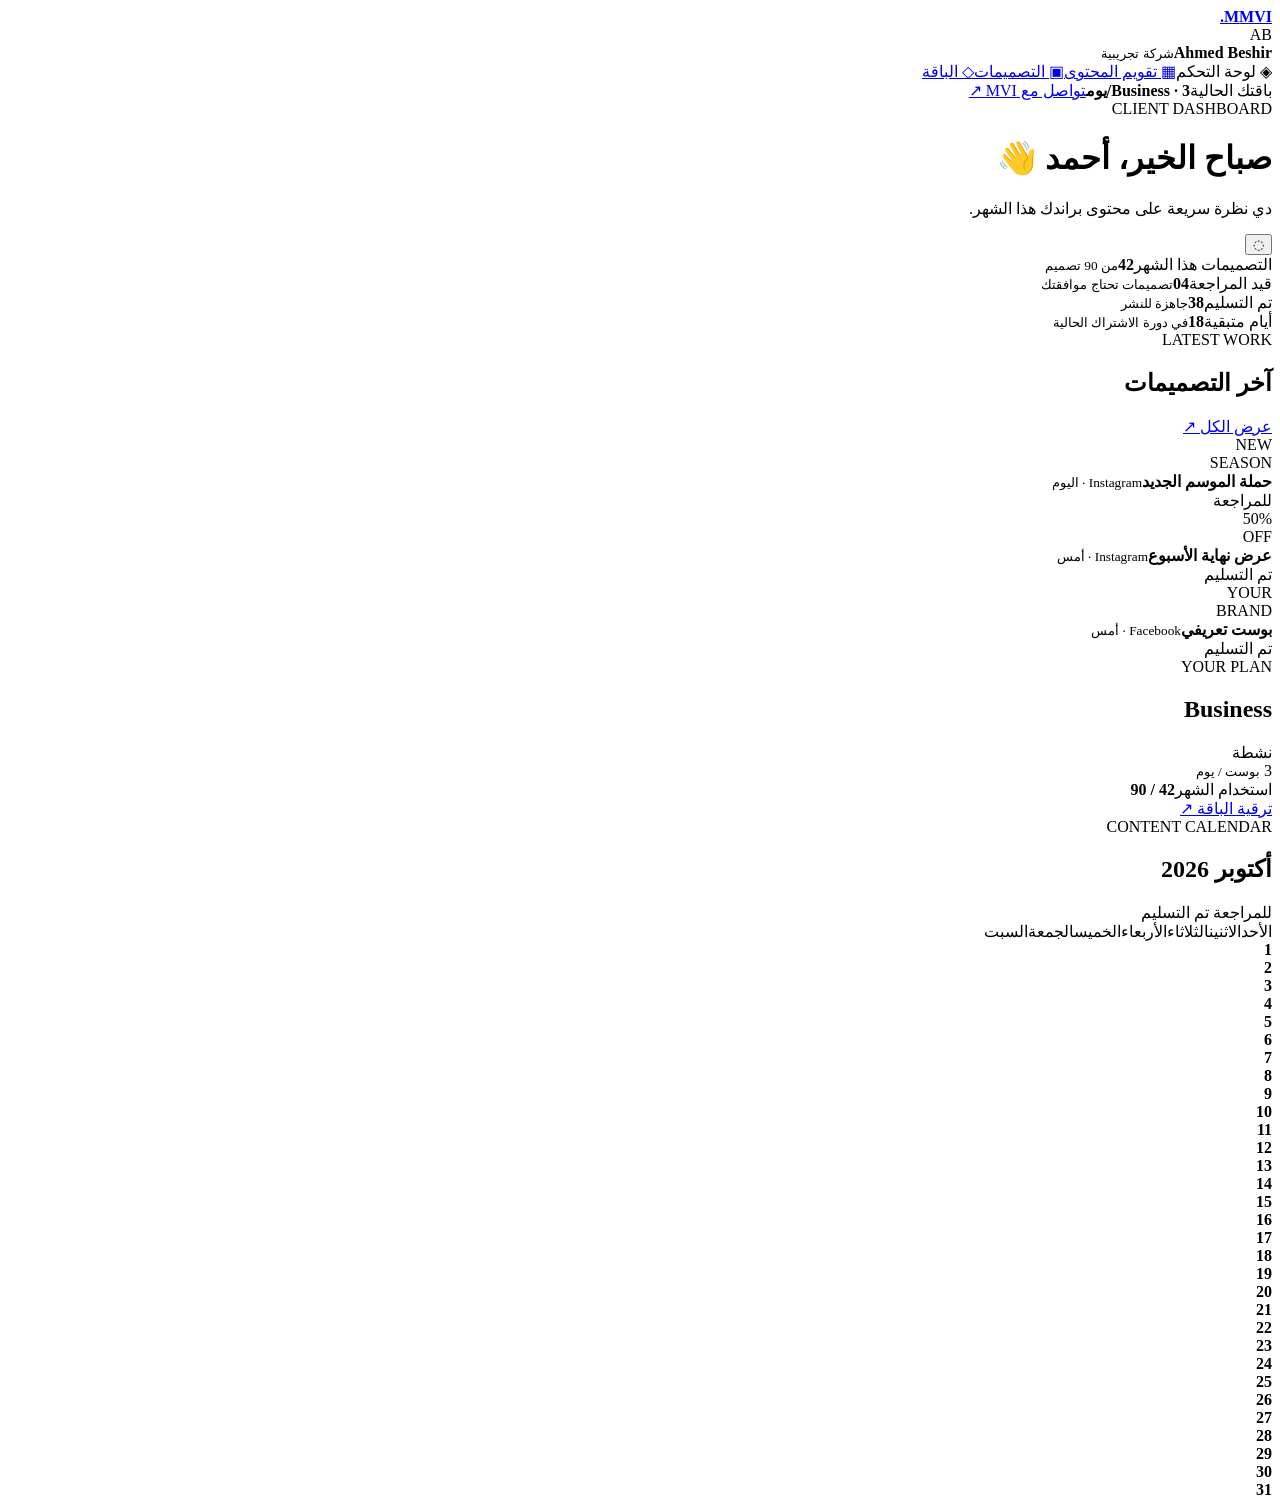
==== dashboard.html @ 74d948cd "Add client dashboard experience" ====
<!doctype html><html lang="ar" dir="rtl"><head><meta charset="UTF-8"><meta name="viewport" content="width=device-width,initial-scale=1"><title>MVI — Client Dashboard</title><link rel="stylesheet" href="dashboard.css"></head><body><aside><a class="brand" href="index.html"><b>M</b><strong>MVI<span>.</span></strong></a><div class="profile"><div class="avatar">AB</div><div><strong>Ahmed Beshir</strong><small>شركة تجريبية</small></div></div><nav><a class="active">◈ لوحة التحكم</a><a href="#calendar">▦ تقويم المحتوى</a><a href="#posts">▣ التصميمات</a><a href="#plan">◇ الباقة</a></nav><div class="side-bottom"><span>باقتك الحالية</span><strong>Business · 3/يوم</strong><a href="index.html#contact">تواصل مع MVI ↗</a></div></aside><main><header><div><span class="kicker">CLIENT DASHBOARD</span><h1>صباح الخير، أحمد 👋</h1><p>دي نظرة سريعة على محتوى براندك هذا الشهر.</p></div><button class="notify">◌</button></header><section class="cards"><div class="metric"><span>التصميمات هذا الشهر</span><strong>42</strong><small>من 90 تصميم</small><div class="bar"><i style="width:47%"></i></div></div><div class="metric"><span>قيد المراجعة</span><strong>04</strong><small>تصميمات تحتاج موافقتك</small></div><div class="metric"><span>تم التسليم</span><strong>38</strong><small>جاهزة للنشر</small></div><div class="metric lime"><span>أيام متبقية</span><strong>18</strong><small>في دورة الاشتراك الحالية</small></div></section><section class="grid"><div class="panel" id="posts"><div class="panel-head"><div><span class="kicker">LATEST WORK</span><h2>آخر التصميمات</h2></div><a href="#calendar">عرض الكل ↗</a></div><div class="posts"><article><div class="thumb t1">NEW<br>SEASON</div><div><strong>حملة الموسم الجديد</strong><small>Instagram · اليوم</small></div><span class="status review">للمراجعة</span></article><article><div class="thumb t2">50%<br>OFF</div><div><strong>عرض نهاية الأسبوع</strong><small>Instagram · أمس</small></div><span class="status done">تم التسليم</span></article><article><div class="thumb t3">YOUR<br>BRAND</div><div><strong>بوست تعريفي</strong><small>Facebook · أمس</small></div><span class="status done">تم التسليم</span></article></div></div><div class="panel" id="plan"><div class="panel-head"><div><span class="kicker">YOUR PLAN</span><h2>Business</h2></div><span class="pill">نشطة</span></div><div class="plan-num">3 <small>بوست / يوم</small></div><div class="plan-row"><span>استخدام الشهر</span><strong>42 / 90</strong></div><div class="bar"><i style="width:47%"></i></div><a class="outline" href="index.html#contact">ترقية الباقة ↗</a></div></section><section class="panel calendar" id="calendar"><div class="panel-head"><div><span class="kicker">CONTENT CALENDAR</span><h2>أكتوبر 2026</h2></div><div class="legend"><i class="review"></i> للمراجعة <i class="done"></i> تم التسليم</div></div><div class="days"><span>الأحد</span><span>الاثنين</span><span>الثلاثاء</span><span>الأربعاء</span><span>الخميس</span><span>الجمعة</span><span>السبت</span></div><div class="dates"><div class=""><b>1</b></div><div class="has"><b>2</b><span></span></div><div class=""><b>3</b></div><div class=""><b>4</b></div><div class=""><b>5</b></div><div class=""><b>6</b></div><div class="has"><b>7</b><span></span></div><div class=""><b>8</b></div><div class=""><b>9</b></div><div class=""><b>10</b></div><div class="has"><b>11</b><span></span></div><div class=""><b>12</b></div><div class=""><b>13</b></div><div class=""><b>14</b></div><div class="has"><b>15</b><span></span></div><div class=""><b>16</b></div><div class=""><b>17</b></div><div class=""><b>18</b></div><div class=""><b>19</b></div><div class="has"><b>20</b><span></span></div><div class=""><b>21</b></div><div class=""><b>22</b></div><div class=""><b>23</b></div><div class="has"><b>24</b><span></span></div><div class=""><b>25</b></div><div class=""><b>26</b></div><div class=""><b>27</b></div><div class=""><b>28</b></div><div class="has"><b>29</b><span></span></div><div class=""><b>30</b></div><div class=""><b>31</b></div></div></section></main></body></html>
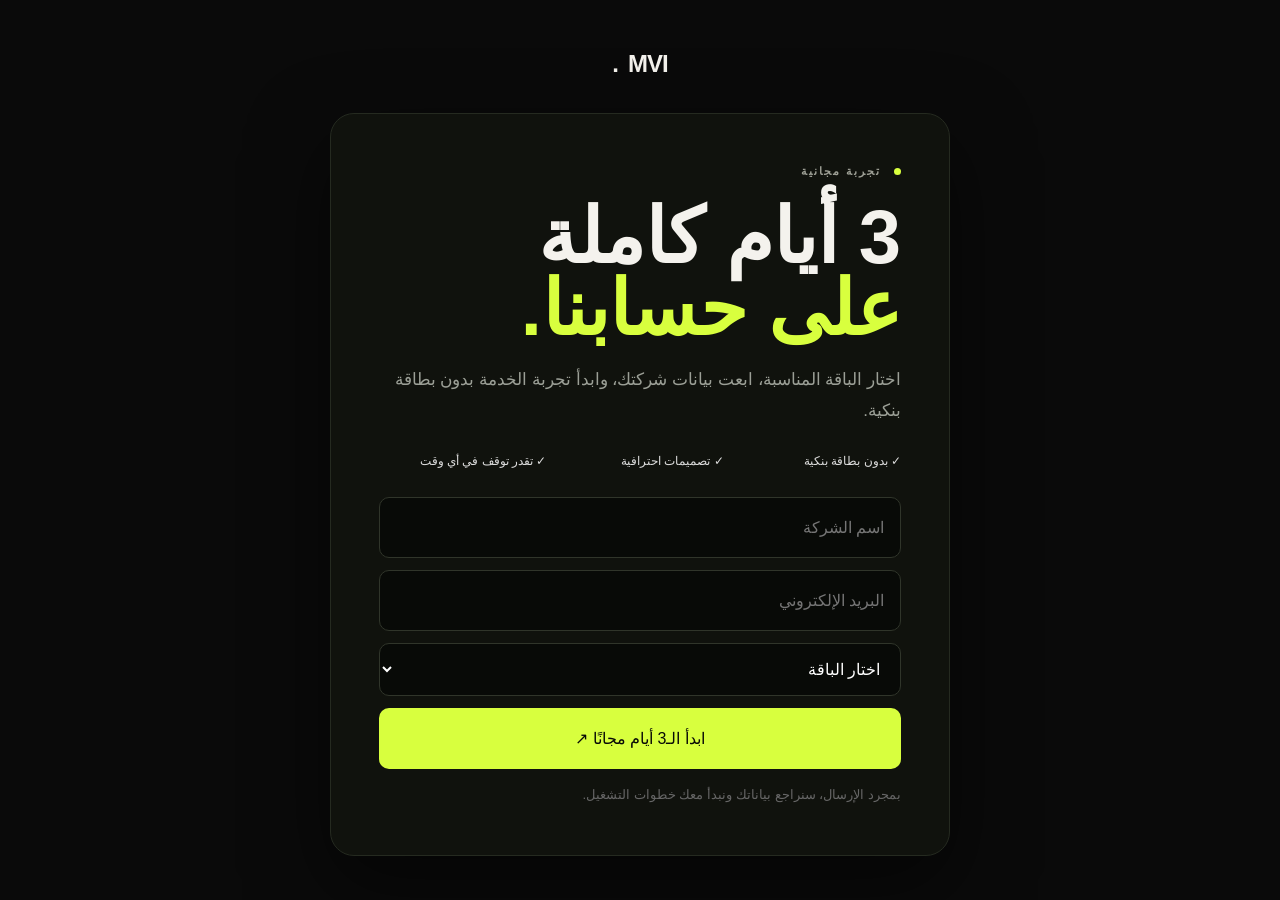
==== commit b2d940e3: "Connect dashboard to trial account" ====
--- a/dashboard.html
+++ b/dashboard.html
@@ -1 +1 @@
-<!doctype html><html lang="ar" dir="rtl"><head><meta charset="UTF-8"><meta name="viewport" content="width=device-width,initial-scale=1"><title>MVI — Client Dashboard</title><link rel="stylesheet" href="dashboard.css"></head><body><aside><a class="brand" href="index.html"><b>M</b><strong>MVI<span>.</span></strong></a><div class="profile"><div class="avatar">AB</div><div><strong>Ahmed Beshir</strong><small>شركة تجريبية</small></div></div><nav><a class="active">◈ لوحة التحكم</a><a href="#calendar">▦ تقويم المحتوى</a><a href="#posts">▣ التصميمات</a><a href="#plan">◇ الباقة</a></nav><div class="side-bottom"><span>باقتك الحالية</span><strong>Business · 3/يوم</strong><a href="index.html#contact">تواصل مع MVI ↗</a></div></aside><main><header><div><span class="kicker">CLIENT DASHBOARD</span><h1>صباح الخير، أحمد 👋</h1><p>دي نظرة سريعة على محتوى براندك هذا الشهر.</p></div><button class="notify">◌</button></header><section class="cards"><div class="metric"><span>التصميمات هذا الشهر</span><strong>42</strong><small>من 90 تصميم</small><div class="bar"><i style="width:47%"></i></div></div><div class="metric"><span>قيد المراجعة</span><strong>04</strong><small>تصميمات تحتاج موافقتك</small></div><div class="metric"><span>تم التسليم</span><strong>38</strong><small>جاهزة للنشر</small></div><div class="metric lime"><span>أيام متبقية</span><strong>18</strong><small>في دورة الاشتراك الحالية</small></div></section><section class="grid"><div class="panel" id="posts"><div class="panel-head"><div><span class="kicker">LATEST WORK</span><h2>آخر التصميمات</h2></div><a href="#calendar">عرض الكل ↗</a></div><div class="posts"><article><div class="thumb t1">NEW<br>SEASON</div><div><strong>حملة الموسم الجديد</strong><small>Instagram · اليوم</small></div><span class="status review">للمراجعة</span></article><article><div class="thumb t2">50%<br>OFF</div><div><strong>عرض نهاية الأسبوع</strong><small>Instagram · أمس</small></div><span class="status done">تم التسليم</span></article><article><div class="thumb t3">YOUR<br>BRAND</div><div><strong>بوست تعريفي</strong><small>Facebook · أمس</small></div><span class="status done">تم التسليم</span></article></div></div><div class="panel" id="plan"><div class="panel-head"><div><span class="kicker">YOUR PLAN</span><h2>Business</h2></div><span class="pill">نشطة</span></div><div class="plan-num">3 <small>بوست / يوم</small></div><div class="plan-row"><span>استخدام الشهر</span><strong>42 / 90</strong></div><div class="bar"><i style="width:47%"></i></div><a class="outline" href="index.html#contact">ترقية الباقة ↗</a></div></section><section class="panel calendar" id="calendar"><div class="panel-head"><div><span class="kicker">CONTENT CALENDAR</span><h2>أكتوبر 2026</h2></div><div class="legend"><i class="review"></i> للمراجعة <i class="done"></i> تم التسليم</div></div><div class="days"><span>الأحد</span><span>الاثنين</span><span>الثلاثاء</span><span>الأربعاء</span><span>الخميس</span><span>الجمعة</span><span>السبت</span></div><div class="dates"><div class=""><b>1</b></div><div class="has"><b>2</b><span></span></div><div class=""><b>3</b></div><div class=""><b>4</b></div><div class=""><b>5</b></div><div class=""><b>6</b></div><div class="has"><b>7</b><span></span></div><div class=""><b>8</b></div><div class=""><b>9</b></div><div class=""><b>10</b></div><div class="has"><b>11</b><span></span></div><div class=""><b>12</b></div><div class=""><b>13</b></div><div class=""><b>14</b></div><div class="has"><b>15</b><span></span></div><div class=""><b>16</b></div><div class=""><b>17</b></div><div class=""><b>18</b></div><div class=""><b>19</b></div><div class="has"><b>20</b><span></span></div><div class=""><b>21</b></div><div class=""><b>22</b></div><div class=""><b>23</b></div><div class="has"><b>24</b><span></span></div><div class=""><b>25</b></div><div class=""><b>26</b></div><div class=""><b>27</b></div><div class=""><b>28</b></div><div class="has"><b>29</b><span></span></div><div class=""><b>30</b></div><div class=""><b>31</b></div></div></section></main></body></html>+<!doctype html><html lang="ar" dir="rtl"><head><meta charset="UTF-8"><meta name="viewport" content="width=device-width,initial-scale=1"><title>MVI — Client Dashboard</title><link rel="stylesheet" href="dashboard.css"></head><body><script>var mviUser=JSON.parse(localStorage.getItem("mviUser")||"null");if(!mviUser){location.href="trial.html"}</script><aside><a class="brand" href="index.html"><b>M</b><strong>MVI<span>.</span></strong></a><div class="profile"><div class="avatar">AB</div><div><strong>Ahmed Beshir</strong><small>شركة تجريبية</small></div></div><nav><a class="active">◈ لوحة التحكم</a><a href="#calendar">▦ تقويم المحتوى</a><a href="#posts">▣ التصميمات</a><a href="#plan">◇ الباقة</a></nav><div class="side-bottom"><span>باقتك الحالية</span><strong>Business · 3/يوم</strong><a href="index.html#contact">تواصل مع MVI ↗</a></div></aside><main><header><div><span class="kicker">CLIENT DASHBOARD</span><h1>صباح الخير، أحمد 👋</h1><p>دي نظرة سريعة على محتوى براندك هذا الشهر.</p></div><button class="notify">◌</button></header><section class="cards"><div class="metric"><span>التصميمات هذا الشهر</span><strong><span id="usedCount">0</span></strong><small>من 90 تصميم</small><div class="bar"><i style="width:47%"></i></div></div><div class="metric"><span>قيد المراجعة</span><strong>04</strong><small>تصميمات تحتاج موافقتك</small></div><div class="metric"><span>تم التسليم</span><strong>38</strong><small>جاهزة للنشر</small></div><div class="metric lime"><span>أيام متبقية</span><strong>18</strong><small>في دورة الاشتراك الحالية</small></div></section><section class="grid"><div class="panel" id="posts"><div class="panel-head"><div><span class="kicker">LATEST WORK</span><h2>آخر التصميمات</h2></div><a href="#calendar">عرض الكل ↗</a></div><div class="posts"><article><div class="thumb t1">NEW<br>SEASON</div><div><strong>حملة الموسم الجديد</strong><small>Instagram · اليوم</small></div><span class="status review">للمراجعة</span></article><article><div class="thumb t2">50%<br>OFF</div><div><strong>عرض نهاية الأسبوع</strong><small>Instagram · أمس</small></div><span class="status done">تم التسليم</span></article><article><div class="thumb t3">YOUR<br>BRAND</div><div><strong>بوست تعريفي</strong><small>Facebook · أمس</small></div><span class="status done">تم التسليم</span></article></div></div><div class="panel" id="plan"><div class="panel-head"><div><span class="kicker">YOUR PLAN</span><h2>Business</h2></div><span class="pill">نشطة</span></div><div class="plan-num">3 <small>بوست / يوم</small></div><div class="plan-row"><span>استخدام الشهر</span><strong>42 / 90</strong></div><div class="bar"><i style="width:47%"></i></div><a class="outline" href="index.html#contact">ترقية الباقة ↗</a></div></section><section class="panel calendar" id="calendar"><div class="panel-head"><div><span class="kicker">CONTENT CALENDAR</span><h2>أكتوبر 2026</h2></div><div class="legend"><i class="review"></i> للمراجعة <i class="done"></i> تم التسليم</div></div><div class="days"><span>الأحد</span><span>الاثنين</span><span>الثلاثاء</span><span>الأربعاء</span><span>الخميس</span><span>الجمعة</span><span>السبت</span></div><div class="dates"><div class=""><b>1</b></div><div class="has"><b>2</b><span></span></div><div class=""><b>3</b></div><div class=""><b>4</b></div><div class=""><b>5</b></div><div class=""><b>6</b></div><div class="has"><b>7</b><span></span></div><div class=""><b>8</b></div><div class=""><b>9</b></div><div class=""><b>10</b></div><div class="has"><b>11</b><span></span></div><div class=""><b>12</b></div><div class=""><b>13</b></div><div class=""><b>14</b></div><div class="has"><b>15</b><span></span></div><div class=""><b>16</b></div><div class=""><b>17</b></div><div class=""><b>18</b></div><div class=""><b>19</b></div><div class="has"><b>20</b><span></span></div><div class=""><b>21</b></div><div class=""><b>22</b></div><div class=""><b>23</b></div><div class="has"><b>24</b><span></span></div><div class=""><b>25</b></div><div class=""><b>26</b></div><div class=""><b>27</b></div><div class=""><b>28</b></div><div class="has"><b>29</b><span></span></div><div class=""><b>30</b></div><div class=""><b>31</b></div></div></section></main><script>if(mviUser){document.querySelectorAll("[data-client-name]").forEach(e=>e.textContent=mviUser.name);var p=document.getElementById("planLabel");if(p)p.textContent="تجربة مجانية · "+mviUser.plan+" تصميم/يوم";function tick(){var left=Math.max(0,mviUser.trialEnd-Date.now()),h=Math.floor(left/36e5),m=Math.floor(left%36e5/6e4),s=Math.floor(left%6e4/1e3);var t=document.getElementById("trialTimer");if(t)t.textContent=left?"متبقي "+h+"س "+m+"د "+s+"ث":"انتهت التجربة المجانية — اختر باقة للاستمرار";}tick();setInterval(tick,1000)}</script></body></html>
--- a/dashboard.css
+++ b/dashboard.css
@@ -0,0 +1 @@
+*{box-sizing:border-box}body{margin:0;background:#0a0a0a;color:#f2f1ec;font-family:Cairo,Arial,sans-serif;display:flex;min-height:100vh}a{text-decoration:none;color:inherit}aside{width:255px;border-left:1px solid #222;padding:28px 20px;display:flex;flex-direction:column;position:fixed;height:100vh}.brand{display:flex;align-items:center;gap:10px;font-size:23px;margin:0 8px 55px}.brand b{display:grid;place-items:center;width:34px;height:34px;background:#d8ff3e;color:#000;border-radius:8px}.brand span{color:#d8ff3e}.profile{display:flex;gap:10px;align-items:center;padding:14px;background:#111;border:1px solid #242424;border-radius:12px}.avatar{width:38px;height:38px;border-radius:50%;display:grid;place-items:center;background:#272727;font-size:11px}.profile strong,.profile small{display:block}.profile strong{font-size:11px}.profile small{color:#666;font-size:9px;margin-top:3px}nav{margin-top:25px}nav a{display:block;color:#777;padding:13px 14px;border-radius:8px;font-size:12px;margin:4px 0}nav a.active,nav a:hover{background:#171717;color:#fff}nav a.active{border-right:2px solid #d8ff3e}.side-bottom{margin-top:auto;border-top:1px solid #222;padding:20px 8px}.side-bottom span,.side-bottom strong{display:block}.side-bottom span{font-size:9px;color:#666}.side-bottom strong{font-size:11px;margin:5px 0 18px}.side-bottom a{font-size:10px;color:#d8ff3e}main{margin-right:255px;width:calc(100% - 255px);padding:50px 6%;max-width:1400px}header{display:flex;justify-content:space-between;align-items:start;margin-bottom:42px}.kicker{font-size:9px;letter-spacing:2px;color:#777;font-weight:800}h1{font-size:35px;line-height:1.2;margin:10px 0 3px}header p{color:#666;font-size:12px;margin:0}.notify{background:#111;border:1px solid #292929;color:#aaa;width:40px;height:40px;border-radius:50%}.cards{display:grid;grid-template-columns:repeat(4,1fr);gap:12px;margin-bottom:20px}.metric{border:1px solid #252525;background:#101010;padding:22px;border-radius:12px}.metric span,.metric small{display:block;color:#777;font-size:10px}.metric strong{font-size:34px;display:block;margin:12px 0 0}.metric.lime strong{color:#d8ff3e}.bar{height:4px;background:#262626;border-radius:10px;margin-top:15px;overflow:hidden}.bar i{display:block;height:100%;background:#d8ff3e}.grid{display:grid;grid-template-columns:1.5fr 1fr;gap:12px}.panel{background:#101010;border:1px solid #252525;border-radius:12px;padding:25px;margin-bottom:12px}.panel-head{display:flex;align-items:end;justify-content:space-between;margin-bottom:25px}.panel h2{font-size:20px;margin:5px 0 0}.panel-head>a{font-size:10px;color:#d8ff3e}.posts article{display:flex;align-items:center;gap:13px;border-top:1px solid #202020;padding:13px 0}.thumb{width:52px;height:52px;display:grid;place-items:center;text-align:center;font-weight:900;font-size:9px;line-height:1;background:#d8ff3e;color:#111}.t2{background:#eee;color:#111}.t3{background:#262626;color:#fff}.posts article>div:nth-child(2){flex:1}.posts strong,.posts small{display:block}.posts strong{font-size:11px}.posts small{color:#666;font-size:9px;margin-top:3px}.status,.pill{font-size:8px;padding:5px 8px;border-radius:20px}.review{color:#d8ff3e;background:#202800}.done{color:#aaa;background:#202020}.pill{background:#182100;color:#d8ff3e}.plan-num{font-size:48px;font-weight:900;margin:10px 0}.plan-num small{font-size:9px;color:#666;font-weight:500}.plan-row{display:flex;justify-content:space-between;font-size:10px;color:#777;margin-top:30px}.plan-row strong{color:#fff}.outline{display:block;text-align:center;border:1px solid #333;padding:10px;margin-top:20px;font-size:10px;border-radius:7px}.outline:hover{border-color:#d8ff3e;color:#d8ff3e}.legend{font-size:8px;color:#666}.legend i{display:inline-block;width:7px;height:7px;border-radius:50%;margin:0 4px 0 12px}.legend .review{background:#d8ff3e}.legend .done{background:#555}.days,.dates{display:grid;grid-template-columns:repeat(7,1fr);gap:5px}.days span{text-align:center;color:#555;font-size:9px;padding-bottom:10px}.dates div{height:65px;border:1px solid #1d1d1d;padding:8px;position:relative;color:#555}.dates b{font-size:10px;font-weight:500}.dates .has{border-color:#333}.dates .has span{position:absolute;width:7px;height:7px;border-radius:50%;background:#d8ff3e;left:9px;bottom:9px}@media(max-width:900px){aside{width:70px;padding:20px 10px}.brand strong,.profile>div:not(.avatar),nav a:not(.active),.side-bottom{display:none}.brand{margin-bottom:40px;justify-content:center}.profile{padding:8px;justify-content:center}main{margin-right:70px;width:calc(100% - 70px);padding:35px 4%}.cards{grid-template-columns:1fr 1fr}.grid{grid-template-columns:1fr}}@media(max-width:560px){main{padding:25px 4%}h1{font-size:26px}.cards{grid-template-columns:1fr 1fr}.metric{padding:15px}.metric strong{font-size:27px}.panel{padding:17px}.dates div{height:48px}.days span{font-size:7px}.status{display:none}}
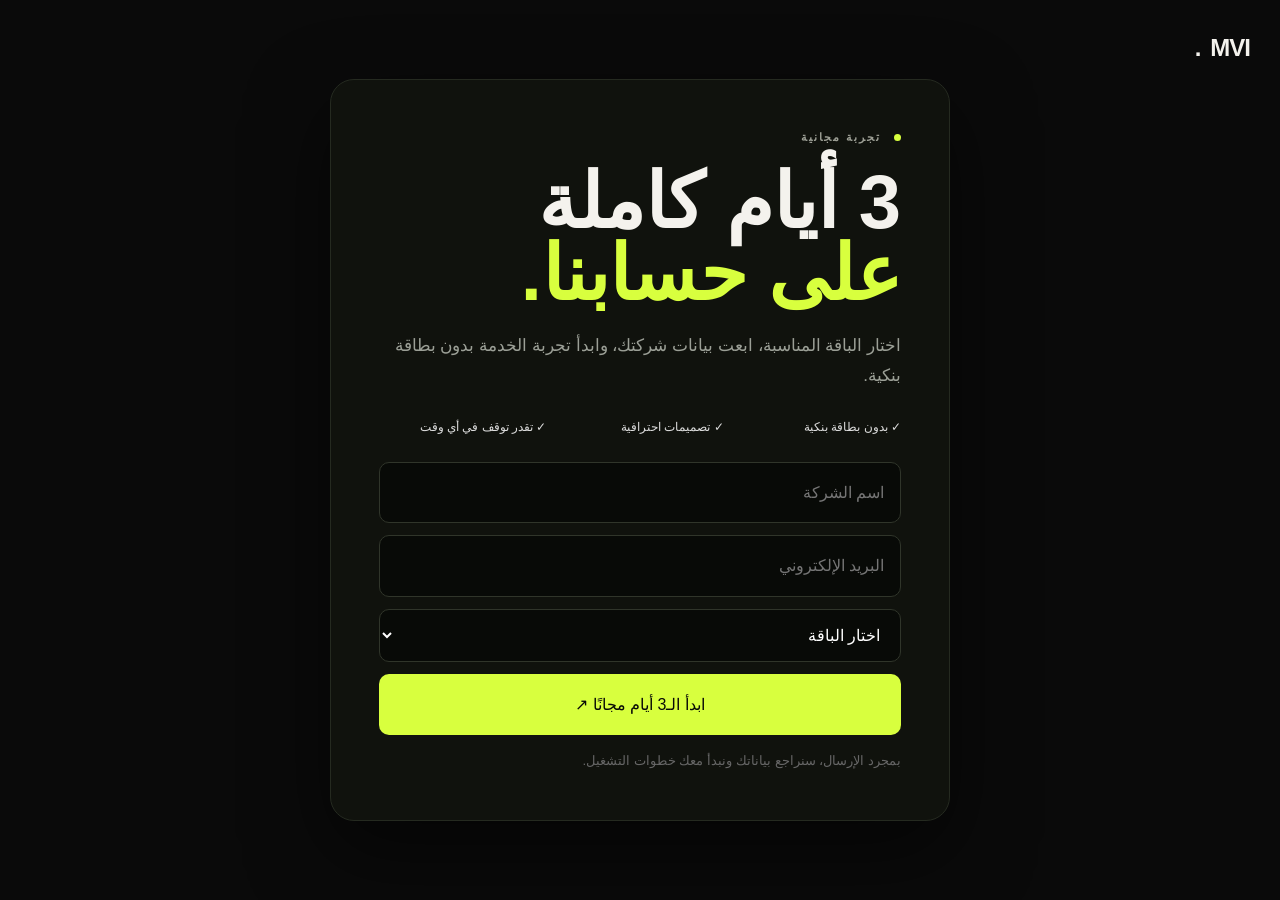
==== commit a600a987: "Show one design per day during trial" ====
--- a/dashboard.html
+++ b/dashboard.html
@@ -1 +1 @@
-<!doctype html><html lang="ar" dir="rtl"><head><meta charset="UTF-8"><meta name="viewport" content="width=device-width,initial-scale=1"><title>MVI — Client Dashboard</title><link rel="stylesheet" href="dashboard.css"></head><body><script>var mviUser=JSON.parse(localStorage.getItem("mviUser")||"null");if(!mviUser){location.href="trial.html"}</script><aside><a class="brand" href="index.html"><b>M</b><strong>MVI<span>.</span></strong></a><div class="profile"><div class="avatar">AB</div><div><strong>Ahmed Beshir</strong><small>شركة تجريبية</small></div></div><nav><a class="active">◈ لوحة التحكم</a><a href="#calendar">▦ تقويم المحتوى</a><a href="#posts">▣ التصميمات</a><a href="#plan">◇ الباقة</a></nav><div class="side-bottom"><span>باقتك الحالية</span><strong>Business · 3/يوم</strong><a href="index.html#contact">تواصل مع MVI ↗</a></div></aside><main><header><div><span class="kicker">CLIENT DASHBOARD</span><h1>صباح الخير، أحمد 👋</h1><p>دي نظرة سريعة على محتوى براندك هذا الشهر.</p></div><button class="notify">◌</button></header><section class="cards"><div class="metric"><span>التصميمات هذا الشهر</span><strong><span id="usedCount">0</span></strong><small>من 90 تصميم</small><div class="bar"><i style="width:47%"></i></div></div><div class="metric"><span>قيد المراجعة</span><strong>04</strong><small>تصميمات تحتاج موافقتك</small></div><div class="metric"><span>تم التسليم</span><strong>38</strong><small>جاهزة للنشر</small></div><div class="metric lime"><span>أيام متبقية</span><strong>18</strong><small>في دورة الاشتراك الحالية</small></div></section><section class="grid"><div class="panel" id="posts"><div class="panel-head"><div><span class="kicker">LATEST WORK</span><h2>آخر التصميمات</h2></div><a href="#calendar">عرض الكل ↗</a></div><div class="posts"><article><div class="thumb t1">NEW<br>SEASON</div><div><strong>حملة الموسم الجديد</strong><small>Instagram · اليوم</small></div><span class="status review">للمراجعة</span></article><article><div class="thumb t2">50%<br>OFF</div><div><strong>عرض نهاية الأسبوع</strong><small>Instagram · أمس</small></div><span class="status done">تم التسليم</span></article><article><div class="thumb t3">YOUR<br>BRAND</div><div><strong>بوست تعريفي</strong><small>Facebook · أمس</small></div><span class="status done">تم التسليم</span></article></div></div><div class="panel" id="plan"><div class="panel-head"><div><span class="kicker">YOUR PLAN</span><h2>Business</h2></div><span class="pill">نشطة</span></div><div class="plan-num">3 <small>بوست / يوم</small></div><div class="plan-row"><span>استخدام الشهر</span><strong>42 / 90</strong></div><div class="bar"><i style="width:47%"></i></div><a class="outline" href="index.html#contact">ترقية الباقة ↗</a></div></section><section class="panel calendar" id="calendar"><div class="panel-head"><div><span class="kicker">CONTENT CALENDAR</span><h2>أكتوبر 2026</h2></div><div class="legend"><i class="review"></i> للمراجعة <i class="done"></i> تم التسليم</div></div><div class="days"><span>الأحد</span><span>الاثنين</span><span>الثلاثاء</span><span>الأربعاء</span><span>الخميس</span><span>الجمعة</span><span>السبت</span></div><div class="dates"><div class=""><b>1</b></div><div class="has"><b>2</b><span></span></div><div class=""><b>3</b></div><div class=""><b>4</b></div><div class=""><b>5</b></div><div class=""><b>6</b></div><div class="has"><b>7</b><span></span></div><div class=""><b>8</b></div><div class=""><b>9</b></div><div class=""><b>10</b></div><div class="has"><b>11</b><span></span></div><div class=""><b>12</b></div><div class=""><b>13</b></div><div class=""><b>14</b></div><div class="has"><b>15</b><span></span></div><div class=""><b>16</b></div><div class=""><b>17</b></div><div class=""><b>18</b></div><div class=""><b>19</b></div><div class="has"><b>20</b><span></span></div><div class=""><b>21</b></div><div class=""><b>22</b></div><div class=""><b>23</b></div><div class="has"><b>24</b><span></span></div><div class=""><b>25</b></div><div class=""><b>26</b></div><div class=""><b>27</b></div><div class=""><b>28</b></div><div class="has"><b>29</b><span></span></div><div class=""><b>30</b></div><div class=""><b>31</b></div></div></section></main><script>if(mviUser){document.querySelectorAll("[data-client-name]").forEach(e=>e.textContent=mviUser.name);var p=document.getElementById("planLabel");if(p)p.textContent="تجربة مجانية · "+mviUser.plan+" تصميم/يوم";function tick(){var left=Math.max(0,mviUser.trialEnd-Date.now()),h=Math.floor(left/36e5),m=Math.floor(left%36e5/6e4),s=Math.floor(left%6e4/1e3);var t=document.getElementById("trialTimer");if(t)t.textContent=left?"متبقي "+h+"س "+m+"د "+s+"ث":"انتهت التجربة المجانية — اختر باقة للاستمرار";}tick();setInterval(tick,1000)}</script></body></html>+<!doctype html><html lang="ar" dir="rtl"><head><meta charset="UTF-8"><meta name="viewport" content="width=device-width,initial-scale=1"><title>MVI — Client Dashboard</title><link rel="stylesheet" href="dashboard.css"></head><body><script>var mviUser=JSON.parse(localStorage.getItem("mviUser")||"null");if(!mviUser){location.href="trial.html"}</script><aside><a class="brand" href="index.html"><b>M</b><strong>MVI<span>.</span></strong></a><div class="profile"><div class="avatar">AB</div><div><strong>Ahmed Beshir</strong><small>شركة تجريبية</small></div></div><nav><a class="active">◈ لوحة التحكم</a><a href="#calendar">▦ تقويم المحتوى</a><a href="#posts">▣ التصميمات</a><a href="#plan">◇ الباقة</a></nav><div class="side-bottom"><span>باقتك الحالية</span><strong>Business · 3/يوم</strong><a href="index.html#contact">تواصل مع MVI ↗</a></div></aside><main><header><div><span class="kicker">CLIENT DASHBOARD</span><h1>صباح الخير، أحمد 👋</h1><p>دي نظرة سريعة على محتوى براندك هذا الشهر.</p></div><button class="notify">◌</button></header><section class="cards"><div class="metric"><span>التصميمات هذا الشهر</span><strong><span id="usedCount">0</span></strong><small>من 90 تصميم</small><div class="bar"><i style="width:47%"></i></div></div><div class="metric"><span>قيد المراجعة</span><strong>04</strong><small>تصميمات تحتاج موافقتك</small></div><div class="metric"><span>تم التسليم</span><strong>38</strong><small>جاهزة للنشر</small></div><div class="metric lime"><span>أيام متبقية</span><strong>18</strong><small>في دورة الاشتراك الحالية</small></div></section><section class="grid"><div class="panel" id="posts"><div class="panel-head"><div><span class="kicker">LATEST WORK</span><h2>آخر التصميمات</h2></div><a href="#calendar">عرض الكل ↗</a></div><div class="posts"><article><div class="thumb t1">NEW<br>SEASON</div><div><strong>حملة الموسم الجديد</strong><small>Instagram · اليوم</small></div><span class="status review">للمراجعة</span></article><article><div class="thumb t2">50%<br>OFF</div><div><strong>عرض نهاية الأسبوع</strong><small>Instagram · أمس</small></div><span class="status done">تم التسليم</span></article><article><div class="thumb t3">YOUR<br>BRAND</div><div><strong>بوست تعريفي</strong><small>Facebook · أمس</small></div><span class="status done">تم التسليم</span></article></div></div><div class="panel" id="plan"><div class="panel-head"><div><span class="kicker">YOUR PLAN</span><h2>Business</h2></div><span class="pill">نشطة</span></div><div class="plan-num">3 <small>بوست / يوم</small></div><div class="plan-row"><span>استخدام الشهر</span><strong>42 / 90</strong></div><div class="bar"><i style="width:47%"></i></div><a class="outline" href="index.html#contact">ترقية الباقة ↗</a></div></section><section class="panel calendar" id="calendar"><div class="panel-head"><div><span class="kicker">CONTENT CALENDAR</span><h2>أكتوبر 2026</h2></div><div class="legend"><i class="review"></i> للمراجعة <i class="done"></i> تم التسليم</div></div><div class="days"><span>الأحد</span><span>الاثنين</span><span>الثلاثاء</span><span>الأربعاء</span><span>الخميس</span><span>الجمعة</span><span>السبت</span></div><div class="dates"><div class=""><b>1</b></div><div class="has"><b>2</b><span></span></div><div class=""><b>3</b></div><div class=""><b>4</b></div><div class=""><b>5</b></div><div class=""><b>6</b></div><div class="has"><b>7</b><span></span></div><div class=""><b>8</b></div><div class=""><b>9</b></div><div class=""><b>10</b></div><div class="has"><b>11</b><span></span></div><div class=""><b>12</b></div><div class=""><b>13</b></div><div class=""><b>14</b></div><div class="has"><b>15</b><span></span></div><div class=""><b>16</b></div><div class=""><b>17</b></div><div class=""><b>18</b></div><div class=""><b>19</b></div><div class="has"><b>20</b><span></span></div><div class=""><b>21</b></div><div class=""><b>22</b></div><div class=""><b>23</b></div><div class="has"><b>24</b><span></span></div><div class=""><b>25</b></div><div class=""><b>26</b></div><div class=""><b>27</b></div><div class=""><b>28</b></div><div class="has"><b>29</b><span></span></div><div class=""><b>30</b></div><div class=""><b>31</b></div></div></section></main><script>if(mviUser){document.querySelectorAll("[data-client-name]").forEach(e=>e.textContent=mviUser.name);var p=document.getElementById("planLabel");if(p)p.textContent="تجربة مجانية · تصميم واحد/يوم";function tick(){var left=Math.max(0,mviUser.trialEnd-Date.now()),h=Math.floor(left/36e5),m=Math.floor(left%36e5/6e4),s=Math.floor(left%6e4/1e3);var t=document.getElementById("trialTimer");if(t)t.textContent=left?"متبقي "+h+"س "+m+"د "+s+"ث":"انتهت التجربة المجانية — اختر باقة للاستمرار";}tick();setInterval(tick,1000)}</script></body></html>
